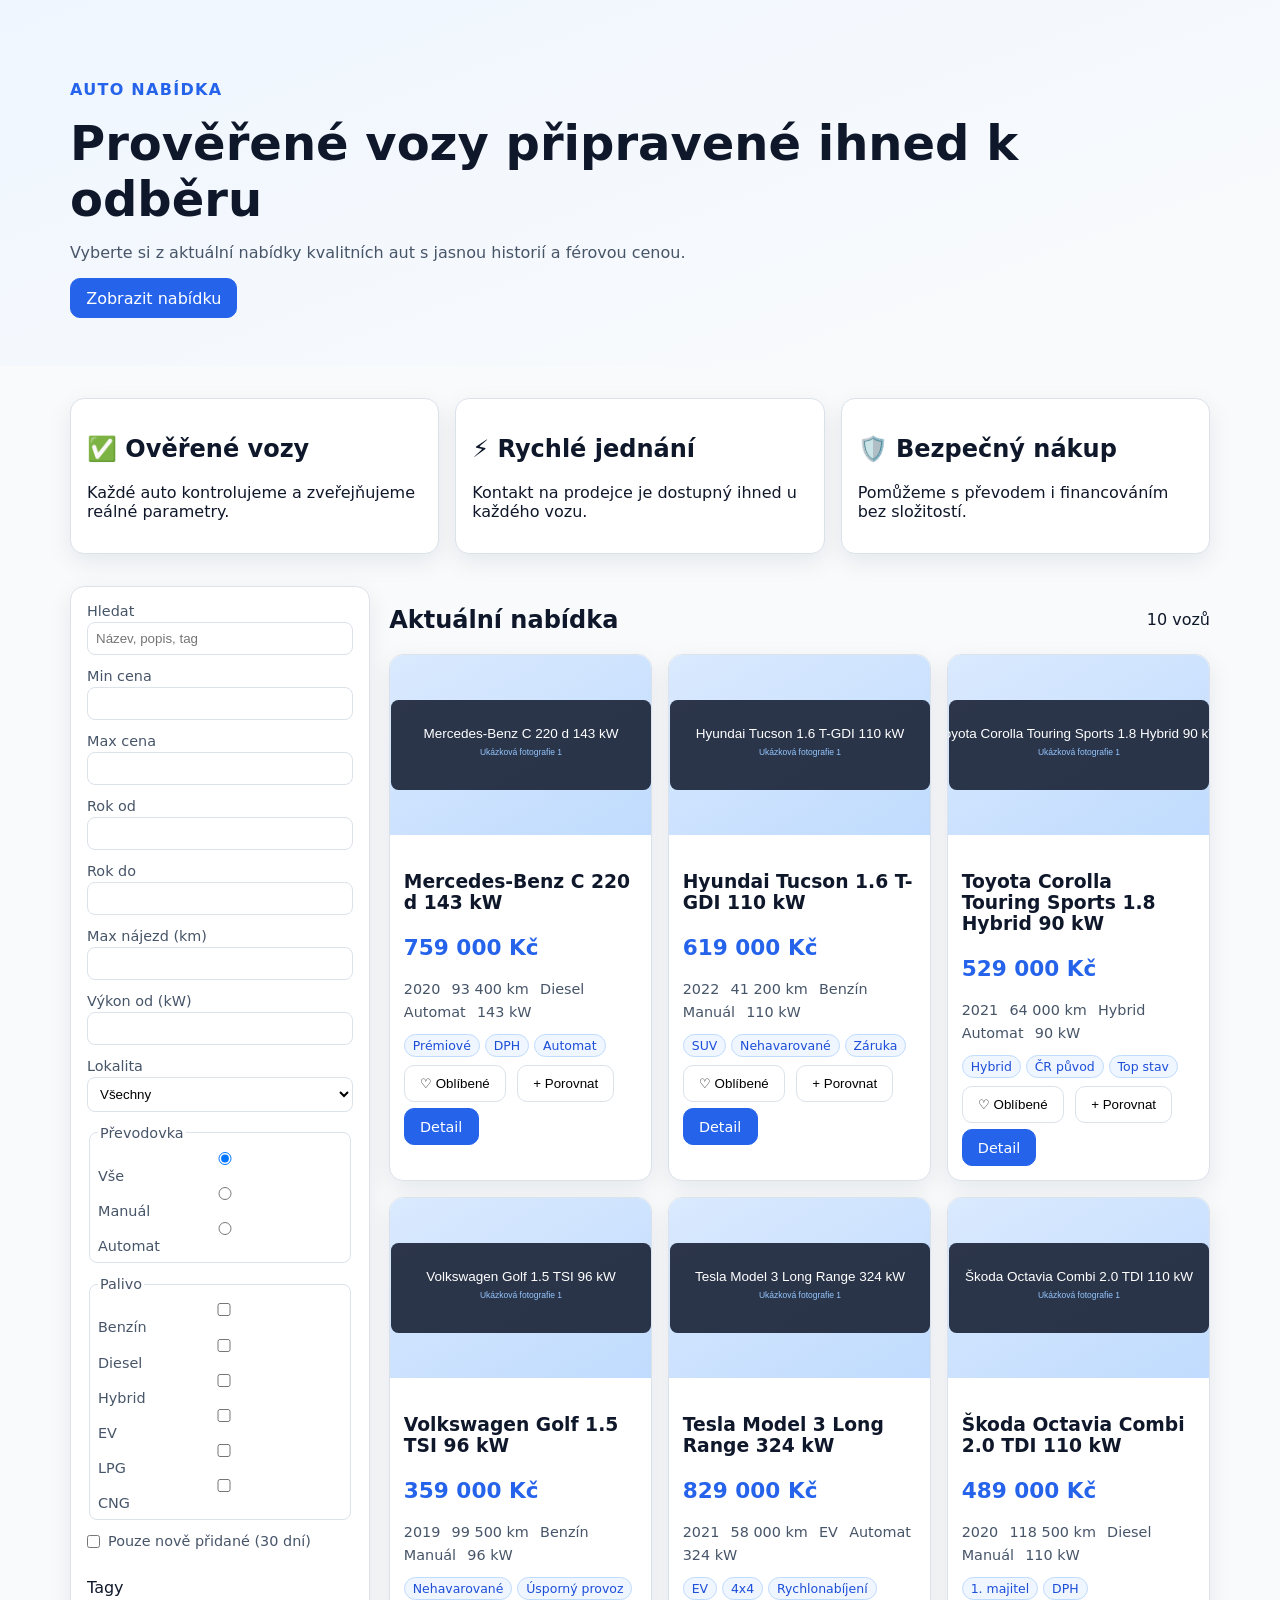
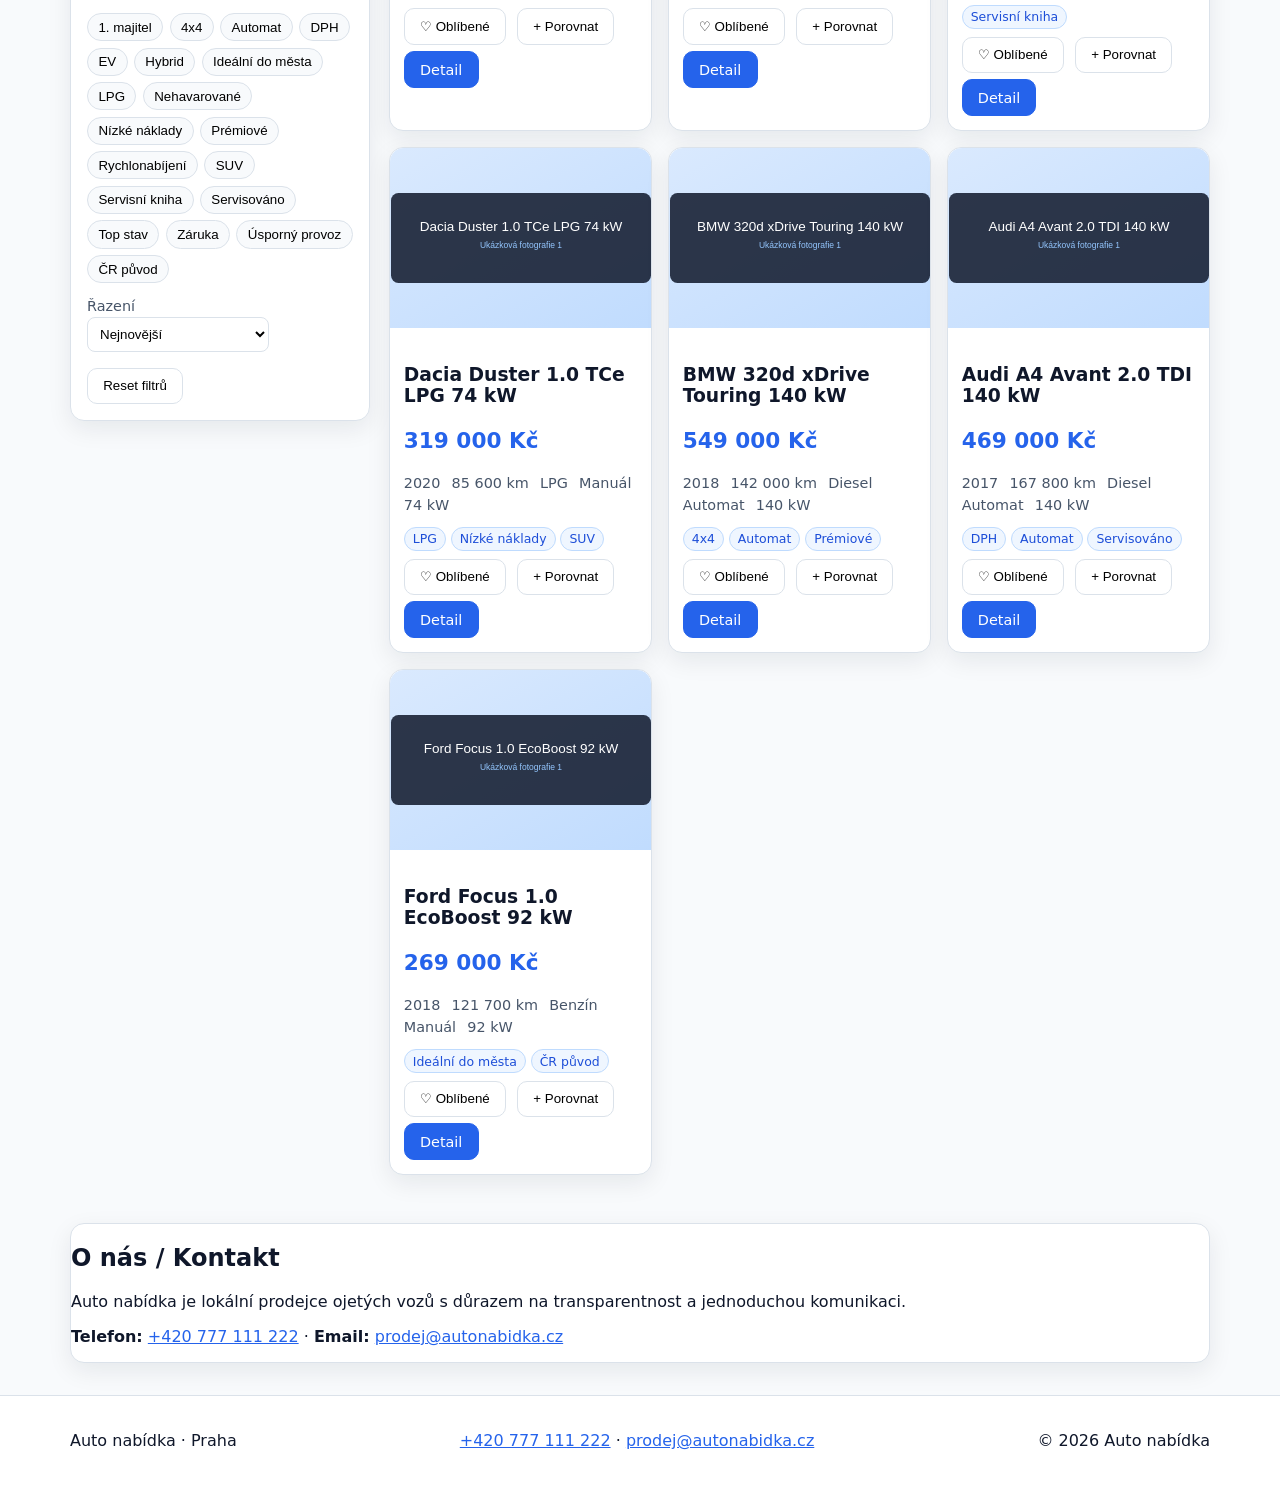
==== index.html @ 0dc002a7 "Vrátit zpět ZIP archiv a jeho zmínku v README" ====
<!DOCTYPE html>
<html lang="cs">
<head>
  <meta charset="UTF-8" />
  <meta name="viewport" content="width=device-width, initial-scale=1.0" />
  <title>Auto nabídka | Ověřené ojeté vozy</title>
  <meta name="description" content="Moderní nabídka prověřených ojetých vozů. Filtrování podle ceny, nájezdu, paliva i lokality." />
  <meta property="og:title" content="Auto nabídka | Ověřené ojeté vozy" />
  <meta property="og:description" content="Najděte si auto podle vašich představ. Jednoduché filtrování a detailní informace o vozech." />
  <meta property="og:type" content="website" />
  <link rel="stylesheet" href="assets/css/styles.css" />
</head>
<body>
  <header class="hero" id="top">
    <div class="container">
      <p class="eyebrow">Auto nabídka</p>
      <h1>Prověřené vozy připravené ihned k odběru</h1>
      <p class="hero-text">Vyberte si z aktuální nabídky kvalitních aut s jasnou historií a férovou cenou.</p>
      <a href="#offer" class="btn btn-primary">Zobrazit nabídku</a>
    </div>
  </header>

  <section class="benefits container" aria-label="Proč koupit u nás">
    <article><h2>✅ Ověřené vozy</h2><p>Každé auto kontrolujeme a zveřejňujeme reálné parametry.</p></article>
    <article><h2>⚡ Rychlé jednání</h2><p>Kontakt na prodejce je dostupný ihned u každého vozu.</p></article>
    <article><h2>🛡️ Bezpečný nákup</h2><p>Pomůžeme s převodem i financováním bez složitostí.</p></article>
  </section>

  <main class="container" id="offer">
    <aside class="filters" aria-label="Filtry nabídky">
      <div class="filter-grid">
        <label>Hledat <input id="q" type="search" placeholder="Název, popis, tag" aria-label="Hledat" /></label>
        <label>Min cena <input id="minPrice" type="number" min="0" /></label>
        <label>Max cena <input id="maxPrice" type="number" min="0" /></label>
        <label>Rok od <input id="minYear" type="number" min="1990" max="2100" /></label>
        <label>Rok do <input id="maxYear" type="number" min="1990" max="2100" /></label>
        <label>Max nájezd (km) <input id="maxMileage" type="number" min="0" /></label>
        <label>Výkon od (kW) <input id="minPower" type="number" min="0" /></label>
        <label>Lokalita
          <select id="location">
            <option value="">Všechny</option>
          </select>
        </label>
        <fieldset>
          <legend>Převodovka</legend>
          <label><input type="radio" name="transmission" value="" checked /> Vše</label>
          <label><input type="radio" name="transmission" value="manual" /> Manuál</label>
          <label><input type="radio" name="transmission" value="auto" /> Automat</label>
        </fieldset>
        <fieldset>
          <legend>Palivo</legend>
          <label><input type="checkbox" name="fuel" value="petrol" /> Benzín</label>
          <label><input type="checkbox" name="fuel" value="diesel" /> Diesel</label>
          <label><input type="checkbox" name="fuel" value="hybrid" /> Hybrid</label>
          <label><input type="checkbox" name="fuel" value="ev" /> EV</label>
          <label><input type="checkbox" name="fuel" value="lpg" /> LPG</label>
          <label><input type="checkbox" name="fuel" value="cng" /> CNG</label>
        </fieldset>
        <label class="inline"><input id="onlyRecent" type="checkbox" /> Pouze nově přidané (30 dní)</label>
        <div>
          <p class="tag-title">Tagy</p>
          <div id="tagChips" class="chips"></div>
        </div>
      </div>
      <div class="filter-actions">
        <label>Řazení
          <select id="sort">
            <option value="newest">Nejnovější</option>
            <option value="priceAsc">Nejlevnější</option>
            <option value="priceDesc">Nejdražší</option>
            <option value="mileageAsc">Nejnižší nájezd</option>
            <option value="yearDesc">Nejvyšší rok</option>
          </select>
        </label>
        <button id="resetFilters" class="btn">Reset filtrů</button>
      </div>
    </aside>

    <section>
      <div class="result-header">
        <h2>Aktuální nabídka</h2>
        <p id="resultCount"></p>
      </div>
      <div id="zeroState" class="zero hidden">Nenašli jsme žádný vůz. Zkuste upravit nebo resetovat filtry.</div>
      <div id="carsGrid" class="grid"></div>
      <div class="load-more-wrap">
        <button id="loadMore" class="btn btn-primary hidden">Načíst další</button>
      </div>
    </section>
  </main>

  <section class="container about" id="kontakt">
    <h2>O nás / Kontakt</h2>
    <p>Auto nabídka je lokální prodejce ojetých vozů s důrazem na transparentnost a jednoduchou komunikaci.</p>
    <p><strong>Telefon:</strong> <a href="tel:+420777111222">+420 777 111 222</a> · <strong>Email:</strong> <a href="mailto:prodej@autonabidka.cz">prodej@autonabidka.cz</a></p>
  </section>

  <footer>
    <div class="container footer-wrap">
      <p>Auto nabídka · Praha</p>
      <p><a href="tel:+420777111222">+420 777 111 222</a> · <a href="mailto:prodej@autonabidka.cz">prodej@autonabidka.cz</a></p>
      <p>© <span id="yearNow"></span> Auto nabídka</p>
    </div>
  </footer>

  <dialog id="compareDialog">
    <form method="dialog" class="compare-modal">
      <h3>Porovnání vozů</h3>
      <div id="compareContent"></div>
      <button class="btn">Zavřít</button>
    </form>
  </dialog>

  <script type="module" src="assets/js/app.js"></script>
</body>
</html>
---- assets/css/styles.css ----
:root {
  --bg: #f8fafc;
  --surface: #ffffff;
  --text: #0f172a;
  --muted: #475569;
  --border: #dbe2ea;
  --accent: #2563eb;
  --shadow: 0 8px 24px rgba(15, 23, 42, 0.08);
}
* { box-sizing: border-box; }
body { margin: 0; font-family: system-ui, -apple-system, Segoe UI, Roboto, sans-serif; color: var(--text); background: var(--bg); }
a { color: var(--accent); }
.container { width: min(1140px, 92%); margin-inline: auto; }
.hero { padding: 4rem 0 3rem; background: linear-gradient(160deg, #eff6ff 0%, #f8fafc 80%); }
.eyebrow { color: var(--accent); font-weight: 700; letter-spacing: .08em; text-transform: uppercase; }
.hero h1 { font-size: clamp(1.9rem, 4vw, 3rem); margin: .5rem 0; }
.hero-text { max-width: 62ch; color: var(--muted); }
.benefits { display: grid; gap: 1rem; grid-template-columns: repeat(auto-fit, minmax(220px, 1fr)); margin: 2rem auto; }
.benefits article, .filters, .card, .about, .spec-item, .cta-panel, .gallery { background: var(--surface); border: 1px solid var(--border); border-radius: 14px; box-shadow: var(--shadow); }
.benefits article { padding: 1rem; }
.btn { border: 1px solid var(--border); padding: .6rem .95rem; border-radius: 10px; background: #fff; cursor: pointer; text-decoration: none; display: inline-block; }
.btn-primary { background: var(--accent); color: #fff; border-color: var(--accent); }
main { display: grid; gap: 1.2rem; grid-template-columns: 1fr; margin-bottom: 2rem; }
.filters { padding: 1rem; position: sticky; top: .8rem; z-index: 10; }
.filter-grid { display: grid; gap: .8rem; grid-template-columns: repeat(auto-fit, minmax(170px, 1fr)); }
label, fieldset { font-size: .9rem; color: var(--muted); }
input, select, textarea { width: 100%; margin-top: .2rem; border: 1px solid var(--border); border-radius: 8px; padding: .5rem; background: #fff; }
fieldset { border: 1px solid var(--border); border-radius: 8px; padding: .5rem; }
fieldset label { display: block; }
.inline { display:flex; align-items:center; gap:.5rem; }
.inline input { width:auto; margin:0; }
.chips { display:flex; flex-wrap:wrap; gap:.4rem; }
.chip { border:1px solid var(--border); background:#f8fafc; padding:.35rem .65rem; border-radius:999px; cursor:pointer; }
.chip.active { background:#dbeafe; border-color:#93c5fd; }
.filter-actions { margin-top: .9rem; display:flex; justify-content:space-between; gap:1rem; align-items:end; flex-wrap:wrap; }
.result-header { display:flex; justify-content:space-between; align-items:center; }
.grid { display:grid; grid-template-columns: repeat(auto-fit, minmax(260px, 1fr)); gap: 1rem; }
.card img { width:100%; height:180px; object-fit:cover; border-radius: 14px 14px 0 0; }
.card-content { padding: .85rem; }
.price { font-size: 1.35rem; color: var(--accent); font-weight: 700; }
.meta { display:flex; flex-wrap:wrap; gap:.4rem .7rem; color: var(--muted); font-size:.9rem; }
.badges { margin:.5rem 0; display:flex; flex-wrap:wrap; gap:.3rem; }
.badge { background:#eff6ff; border:1px solid #bfdbfe; color:#1d4ed8; padding:.2rem .5rem; border-radius:999px; font-size:.78rem; }
.zero { border:1px dashed var(--border); padding:1rem; border-radius:12px; color:var(--muted); background:#fff; }
.hidden { display:none !important; }
.load-more-wrap { text-align:center; margin-top:1rem; }
footer { border-top:1px solid var(--border); margin-top:2rem; background:#fff; }
.footer-wrap { display:flex; justify-content:space-between; flex-wrap:wrap; gap:1rem; padding:1.2rem 0; }

.detail-layout { display:grid; grid-template-columns: 1fr; gap:1rem; margin-bottom:6rem; }
.gallery { padding:1rem; }
.main-photo { width:100%; border-radius:10px; height:min(420px, 58vw); object-fit:cover; cursor:zoom-in; }
.thumbs { display:flex; gap:.5rem; margin-top:.6rem; overflow:auto; }
.thumbs img { width:90px; height:65px; object-fit:cover; border-radius:8px; border:2px solid transparent; cursor:pointer; }
.thumbs img.active { border-color: var(--accent); }
.detail-grid { display:grid; gap:1rem; grid-template-columns: 1fr; }
.specs { display:grid; gap:.7rem; grid-template-columns: repeat(auto-fit, minmax(140px,1fr)); }
.spec-item { padding:.7rem; }
.two-col { columns:2; }
.cta-panel { padding:1rem; align-self:start; }
.cta-sticky { position:fixed; left:0; right:0; bottom:0; z-index:20; border-radius:14px 14px 0 0; }
.lightbox { position:fixed; inset:0; background:rgba(2,6,23,.9); display:grid; place-items:center; z-index:100; }
.lightbox img { max-width:88vw; max-height:80vh; border-radius:10px; }
.lb-close, .lb-nav { position:absolute; background:rgba(255,255,255,.2); color:#fff; border:none; font-size:2rem; border-radius:50%; width:48px; height:48px; cursor:pointer; }
.lb-close { top:1rem; right:1rem; }
.lb-nav[data-dir='prev'] { left:1rem; top:50%; }
.lb-nav[data-dir='next'] { right:1rem; top:50%; }
.compare-modal { width:min(1000px,95vw); }
.compare-table { width:100%; border-collapse:collapse; font-size:.92rem; }
.compare-table td,.compare-table th{ border:1px solid var(--border); padding:.45rem; }

@media (min-width: 980px){
  main { grid-template-columns: 300px 1fr; align-items:start; }
  .detail-layout { grid-template-columns: minmax(0,1fr) 330px; }
  .cta-sticky { position: static; border-radius:14px; }
}
input:focus, select:focus, button:focus, a:focus, textarea:focus { outline:2px solid #93c5fd; outline-offset:1px; }
@media print { .cta-panel, .btn, .thumbs, .lightbox { display:none !important; } body { background:white; } }
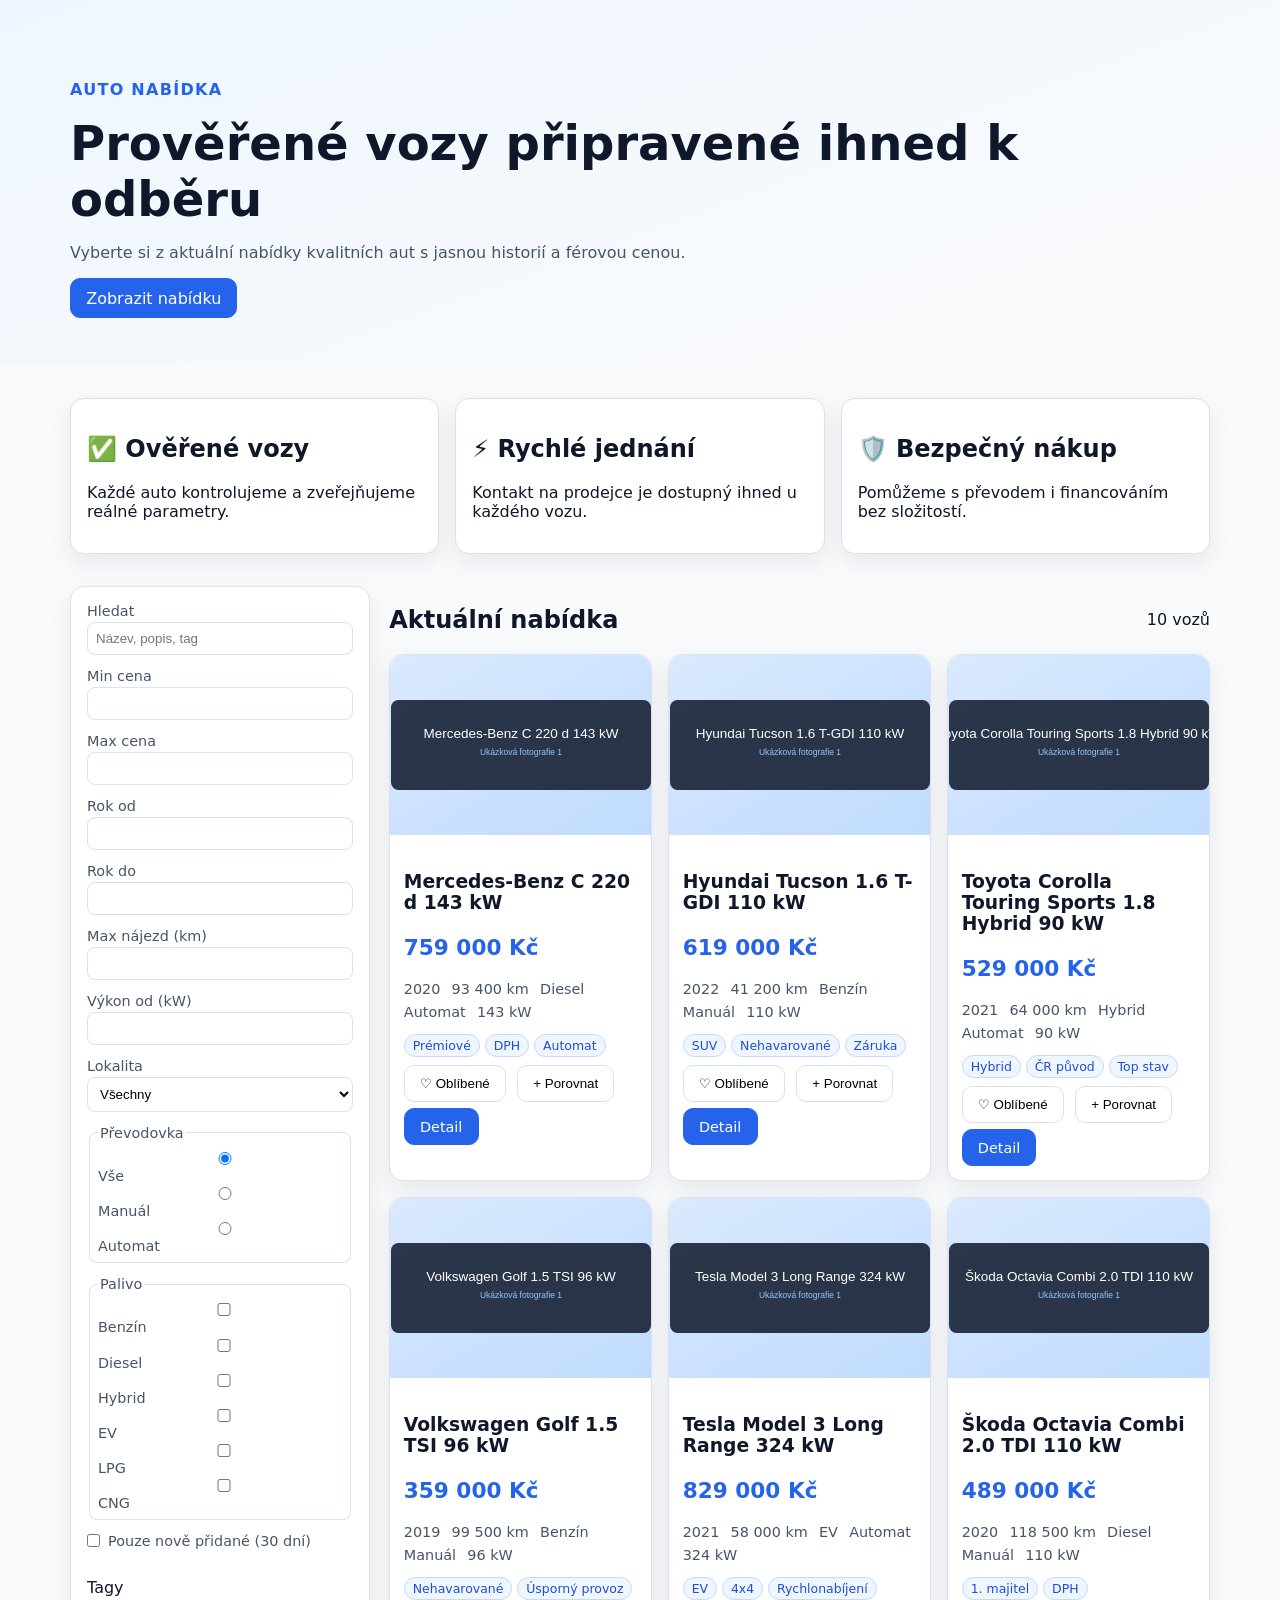
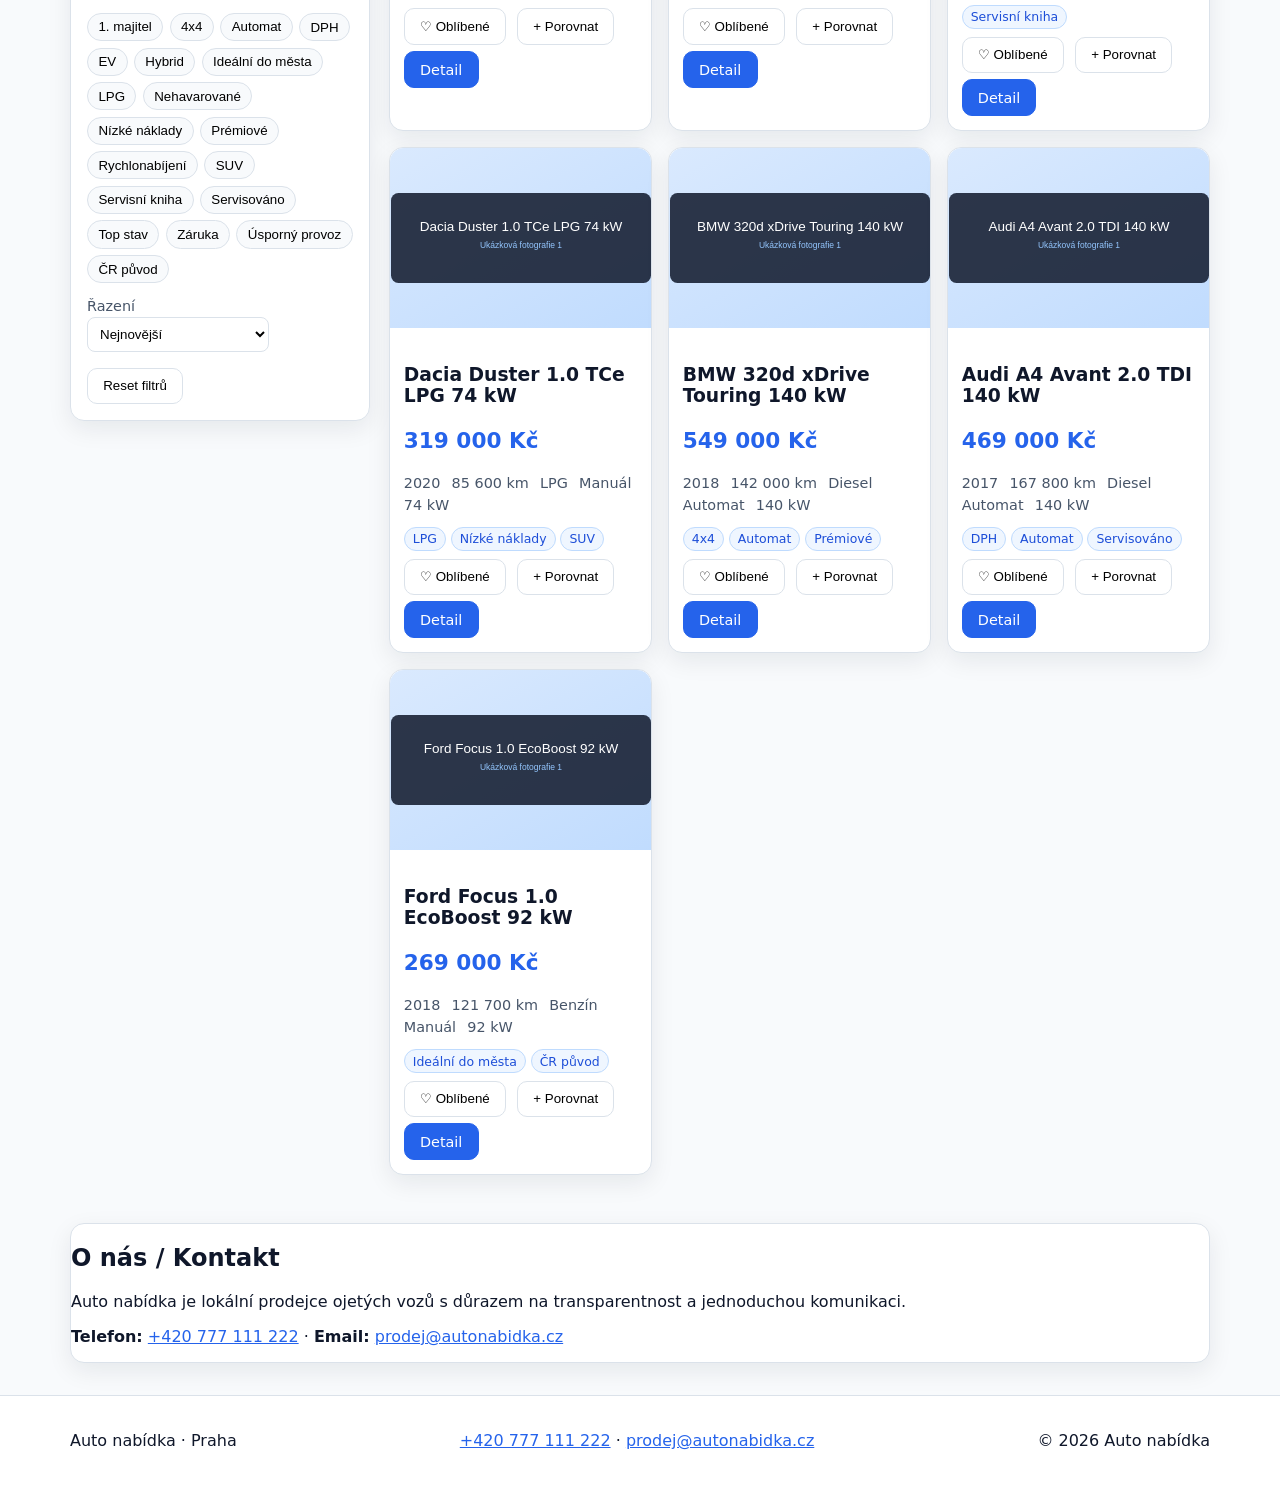
==== commit fc62cf85: "Update index.html" ====
--- a/index.html
+++ b/index.html
@@ -3,7 +3,7 @@
 <head>
   <meta charset="UTF-8" />
   <meta name="viewport" content="width=device-width, initial-scale=1.0" />
-  <title>Auto nabídka | Ověřené ojeté vozy</title>
+  <title>Auto nabídka | Ojeté vozy</title>
   <meta name="description" content="Moderní nabídka prověřených ojetých vozů. Filtrování podle ceny, nájezdu, paliva i lokality." />
   <meta property="og:title" content="Auto nabídka | Ověřené ojeté vozy" />
   <meta property="og:description" content="Najděte si auto podle vašich představ. Jednoduché filtrování a detailní informace o vozech." />
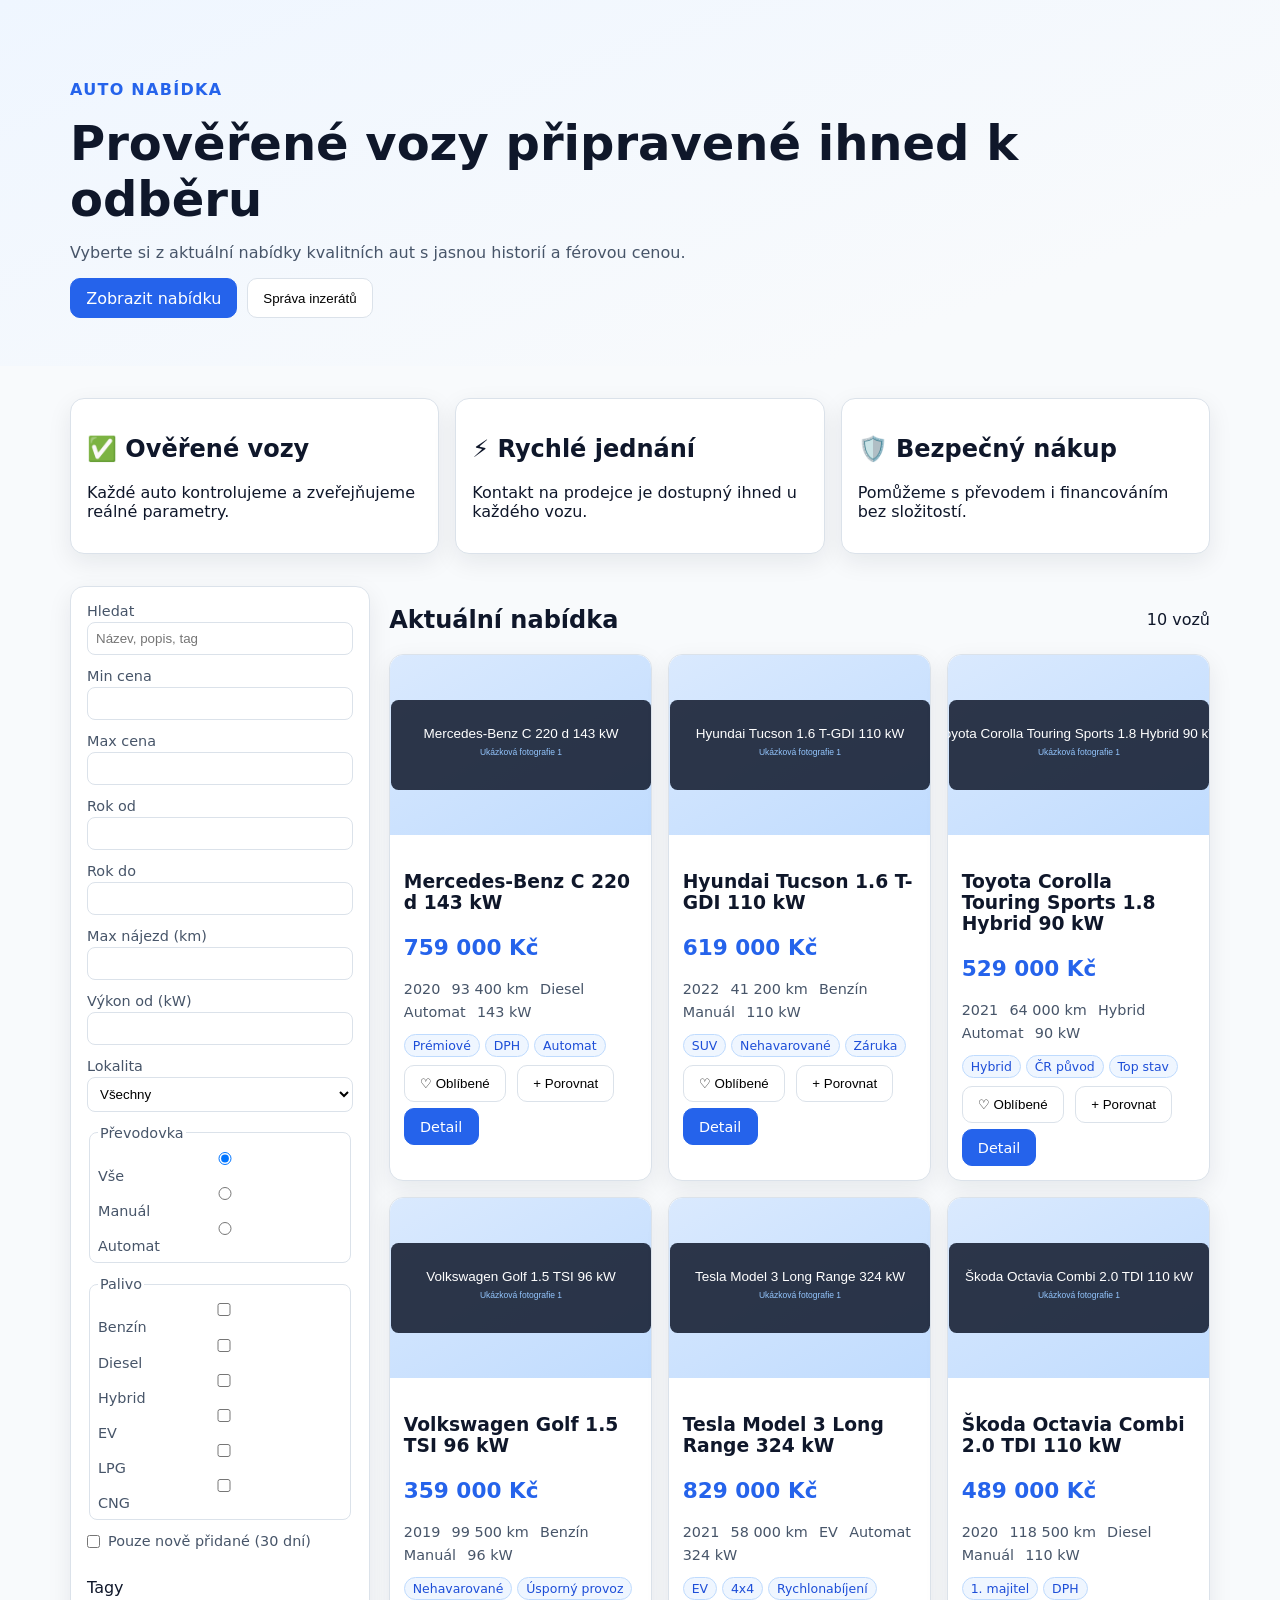
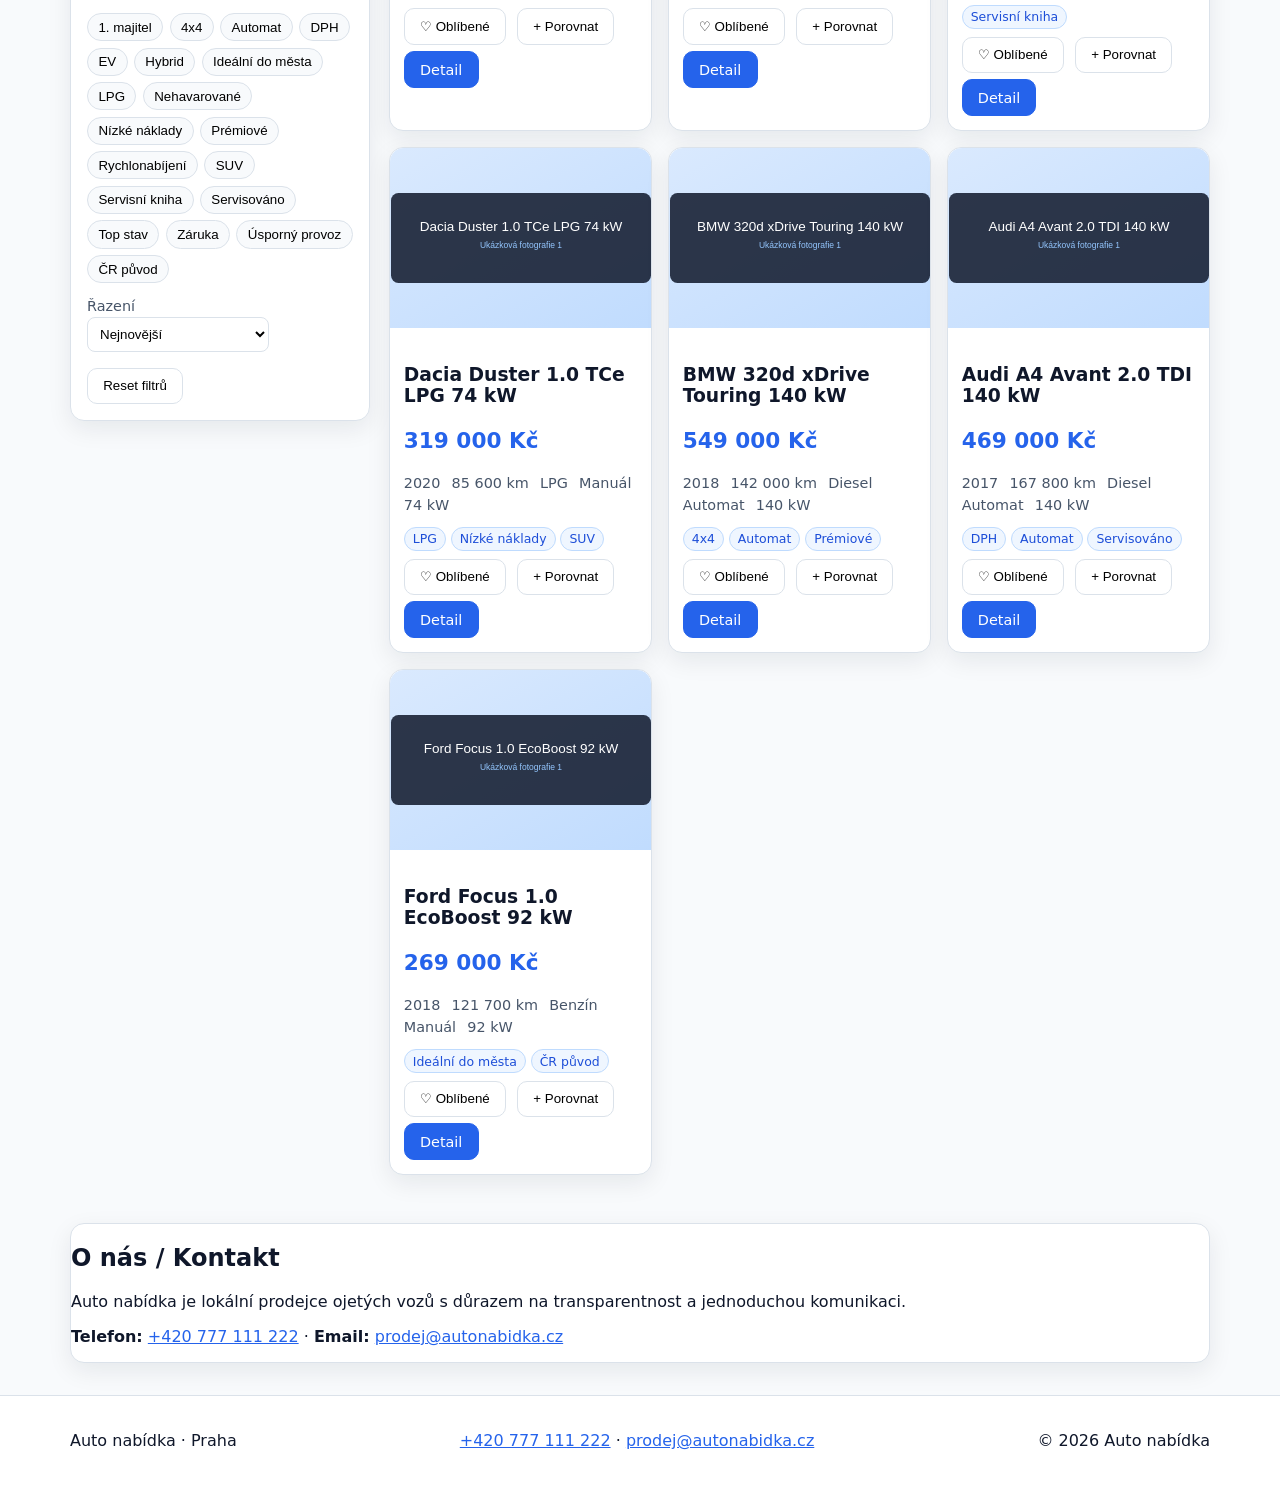
==== commit f2e139d7: "Přidat správu inzerátů s heslem MF123 (přidání/mazání)" ====
--- a/index.html
+++ b/index.html
@@ -3,7 +3,7 @@
 <head>
   <meta charset="UTF-8" />
   <meta name="viewport" content="width=device-width, initial-scale=1.0" />
-  <title>Auto nabídka | Ojeté vozy</title>
+  <title>Auto nabídka | Ověřené ojeté vozy</title>
   <meta name="description" content="Moderní nabídka prověřených ojetých vozů. Filtrování podle ceny, nájezdu, paliva i lokality." />
   <meta property="og:title" content="Auto nabídka | Ověřené ojeté vozy" />
   <meta property="og:description" content="Najděte si auto podle vašich představ. Jednoduché filtrování a detailní informace o vozech." />
@@ -16,7 +16,10 @@
       <p class="eyebrow">Auto nabídka</p>
       <h1>Prověřené vozy připravené ihned k odběru</h1>
       <p class="hero-text">Vyberte si z aktuální nabídky kvalitních aut s jasnou historií a férovou cenou.</p>
+      <div class="hero-actions">
       <a href="#offer" class="btn btn-primary">Zobrazit nabídku</a>
+      <button id="adminOpen" class="btn" type="button">Správa inzerátů</button>
+      </div>
     </div>
   </header>
 
@@ -111,6 +114,58 @@
     </form>
   </dialog>
 
+  
+
+  <dialog id="adminDialog">
+    <form method="dialog" class="admin-modal">
+      <h3>Správa inzerátů</h3>
+      <p class="muted">Pro úpravy zadejte heslo. Data se ukládají do prohlížeče (localStorage).</p>
+      <div class="admin-login">
+        <label>Heslo
+          <input id="adminPassword" type="password" placeholder="Zadejte heslo" />
+        </label>
+        <button id="adminUnlock" class="btn btn-primary" type="button">Odemknout</button>
+      </div>
+
+      <div id="adminPanel" class="hidden">
+        <h4>Přidat nový inzerát</h4>
+        <div class="admin-grid">
+          <label>ID* <input id="adId" required placeholder="napr. skoda-fabia-2019" /></label>
+          <label>Název* <input id="adTitle" required /></label>
+          <label>Cena (CZK)* <input id="adPrice" type="number" min="0" required /></label>
+          <label>Rok* <input id="adYear" type="number" min="1990" max="2100" required /></label>
+          <label>Nájezd km* <input id="adMileage" type="number" min="0" required /></label>
+          <label>Výkon kW* <input id="adPower" type="number" min="1" required /></label>
+          <label>Motor* <input id="adEngine" required /></label>
+          <label>Lokalita* <input id="adLocation" required /></label>
+          <label>Telefon* <input id="adPhone" required /></label>
+          <label>Email* <input id="adEmail" type="email" required /></label>
+          <label>Převodovka*
+            <select id="adTransmission"><option value="manual">manual</option><option value="auto">auto</option></select>
+          </label>
+          <label>Palivo*
+            <select id="adFuel"><option value="petrol">petrol</option><option value="diesel">diesel</option><option value="hybrid">hybrid</option><option value="ev">ev</option><option value="lpg">lpg</option><option value="cng">cng</option></select>
+          </label>
+          <label>Stav*
+            <select id="adCondition"><option value="excellent">excellent</option><option value="good">good</option><option value="fair">fair</option></select>
+          </label>
+          <label>VIN <input id="adVin" /></label>
+        </div>
+        <label>Popis* <textarea id="adDescription" required></textarea></label>
+        <label>Výbava (oddělit čárkou) <input id="adFeatures" placeholder="Kamera, Tempomat" /></label>
+        <label>Tagy (oddělit čárkou) <input id="adTags" placeholder="DPH, 1. majitel" /></label>
+        <label>Obrázky (URL/cesty oddělit čárkou) <input id="adImages" placeholder="images/cars/moje-auto/01.jpg, images/cars/moje-auto/02.jpg" /></label>
+        <div class="admin-actions">
+          <button id="adminAdd" class="btn btn-primary" type="button">Přidat inzerát</button>
+          <button id="adminClose" class="btn" value="cancel">Zavřít</button>
+        </div>
+
+        <h4>Existující inzeráty</h4>
+        <ul id="adminList" class="admin-list"></ul>
+      </div>
+    </form>
+  </dialog>
+
   <script type="module" src="assets/js/app.js"></script>
 </body>
 </html>
--- a/assets/css/styles.css
+++ b/assets/css/styles.css
@@ -76,3 +76,14 @@
 }
 input:focus, select:focus, button:focus, a:focus, textarea:focus { outline:2px solid #93c5fd; outline-offset:1px; }
 @media print { .cta-panel, .btn, .thumbs, .lightbox { display:none !important; } body { background:white; } }
+
+
+.hero-actions { display:flex; gap:.6rem; flex-wrap:wrap; }
+.muted { color: var(--muted); font-size:.92rem; }
+.admin-modal { width:min(1000px,96vw); }
+.admin-login { display:flex; gap:.8rem; align-items:end; margin-bottom:.8rem; flex-wrap:wrap; }
+.admin-grid { display:grid; grid-template-columns: repeat(auto-fit,minmax(200px,1fr)); gap:.7rem; }
+.admin-actions { display:flex; gap:.6rem; margin:.8rem 0 1rem; }
+.admin-list { list-style:none; padding:0; margin:0; display:grid; gap:.45rem; max-height:260px; overflow:auto; }
+.admin-list li { display:flex; justify-content:space-between; gap:.7rem; border:1px solid var(--border); border-radius:8px; padding:.45rem .6rem; background:#fff; align-items:center; }
+.admin-list button { padding:.35rem .6rem; }
